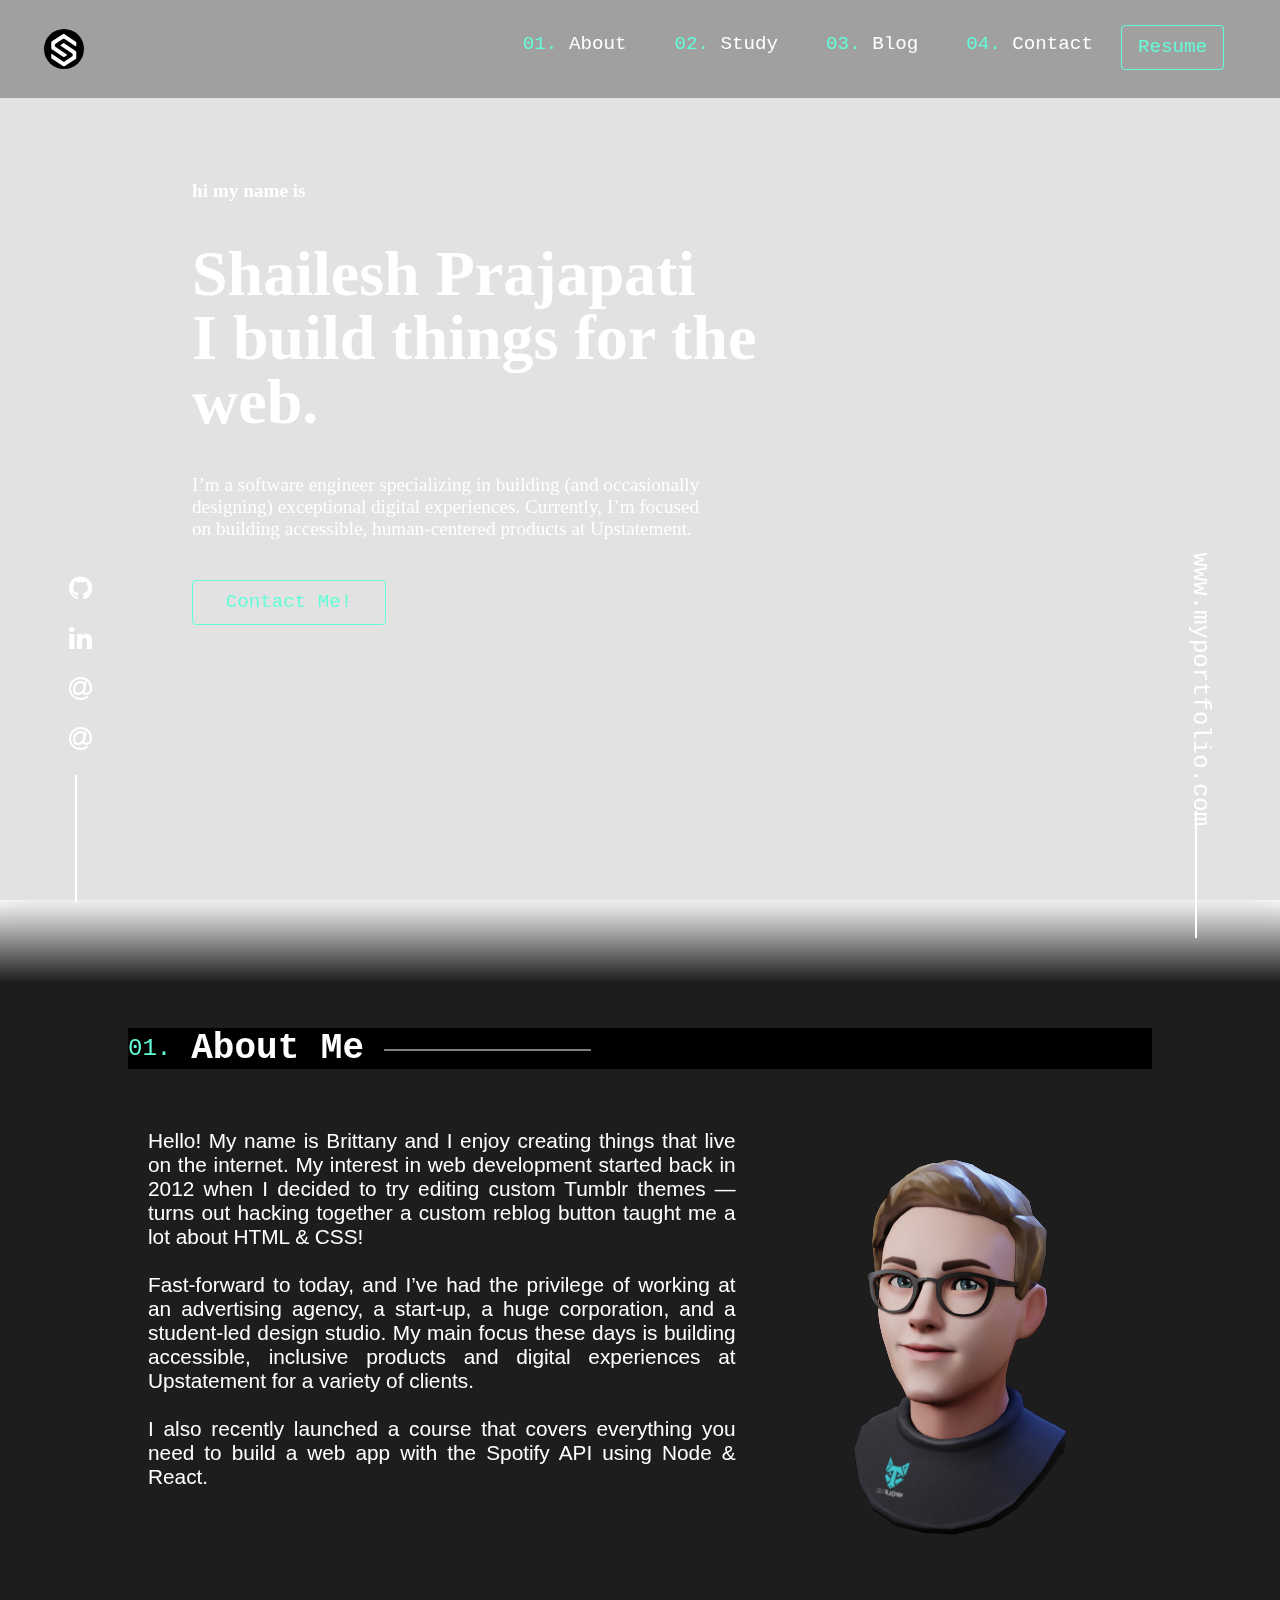
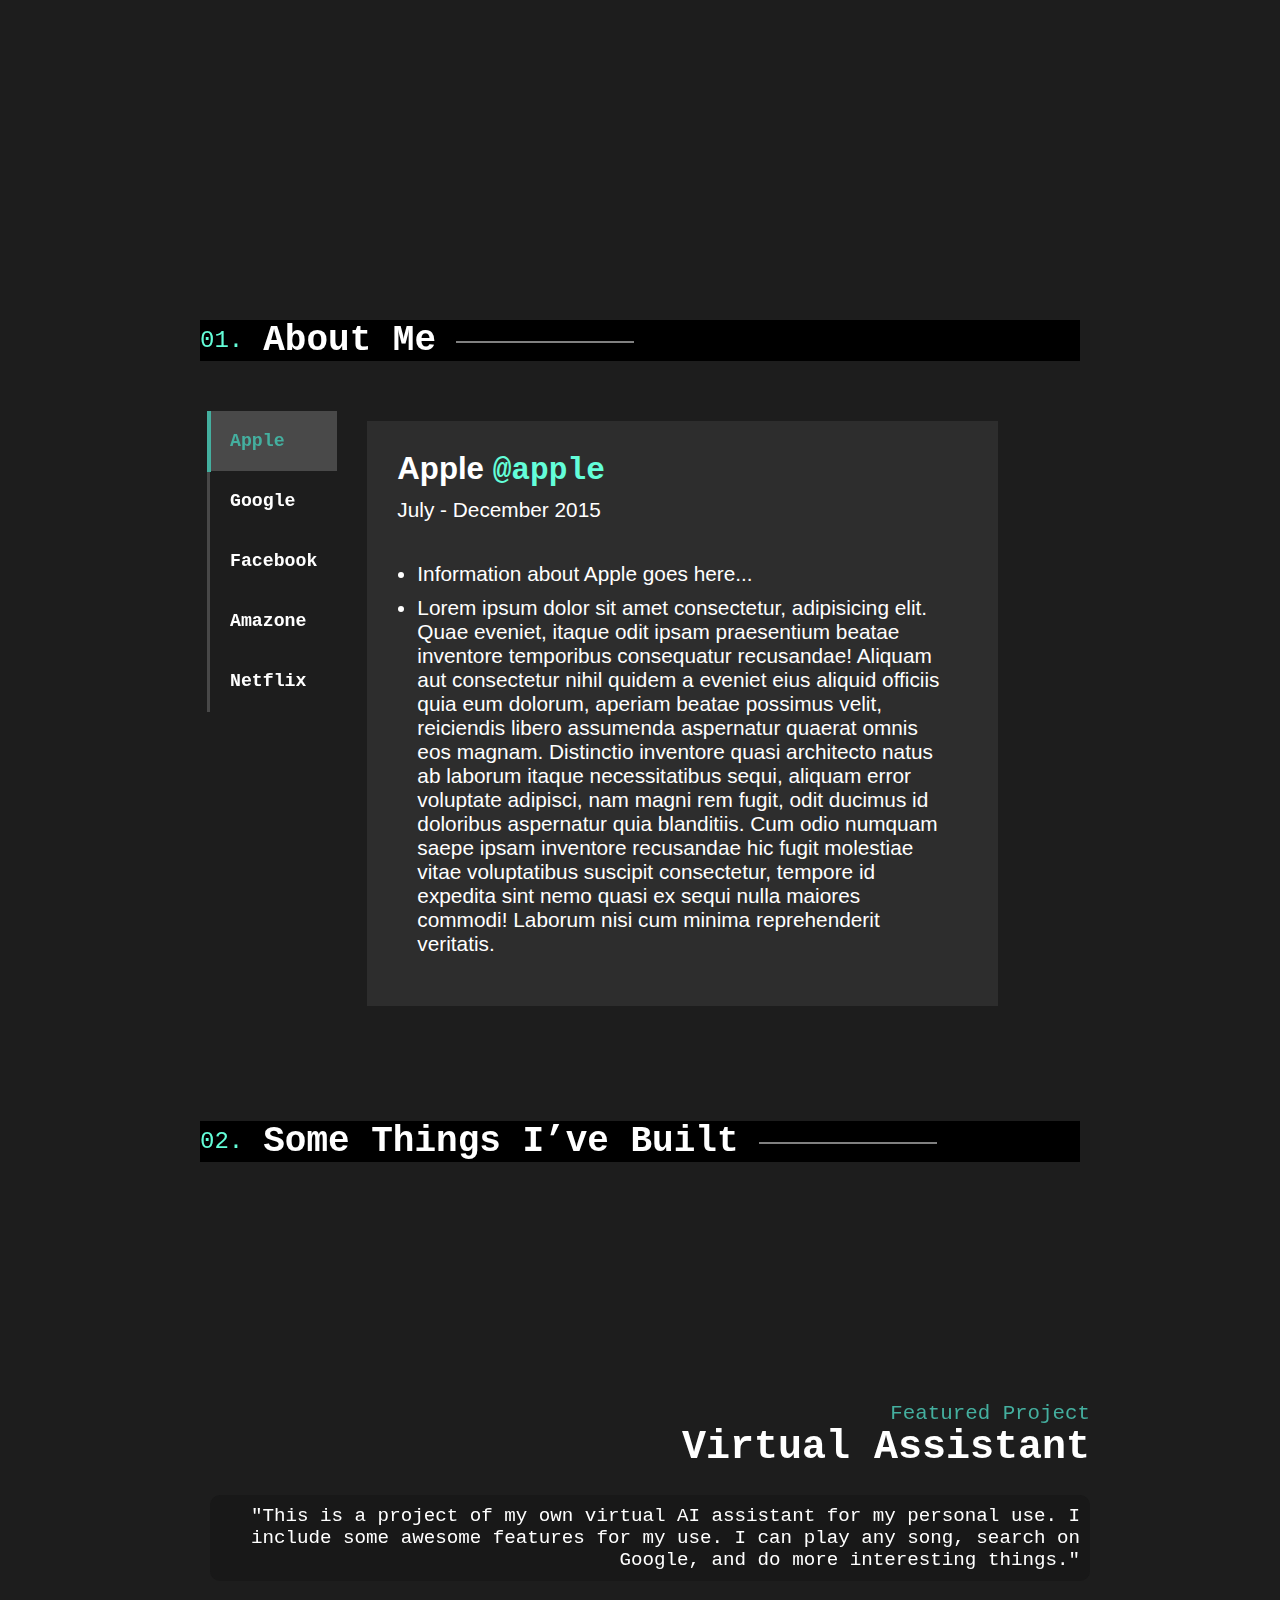
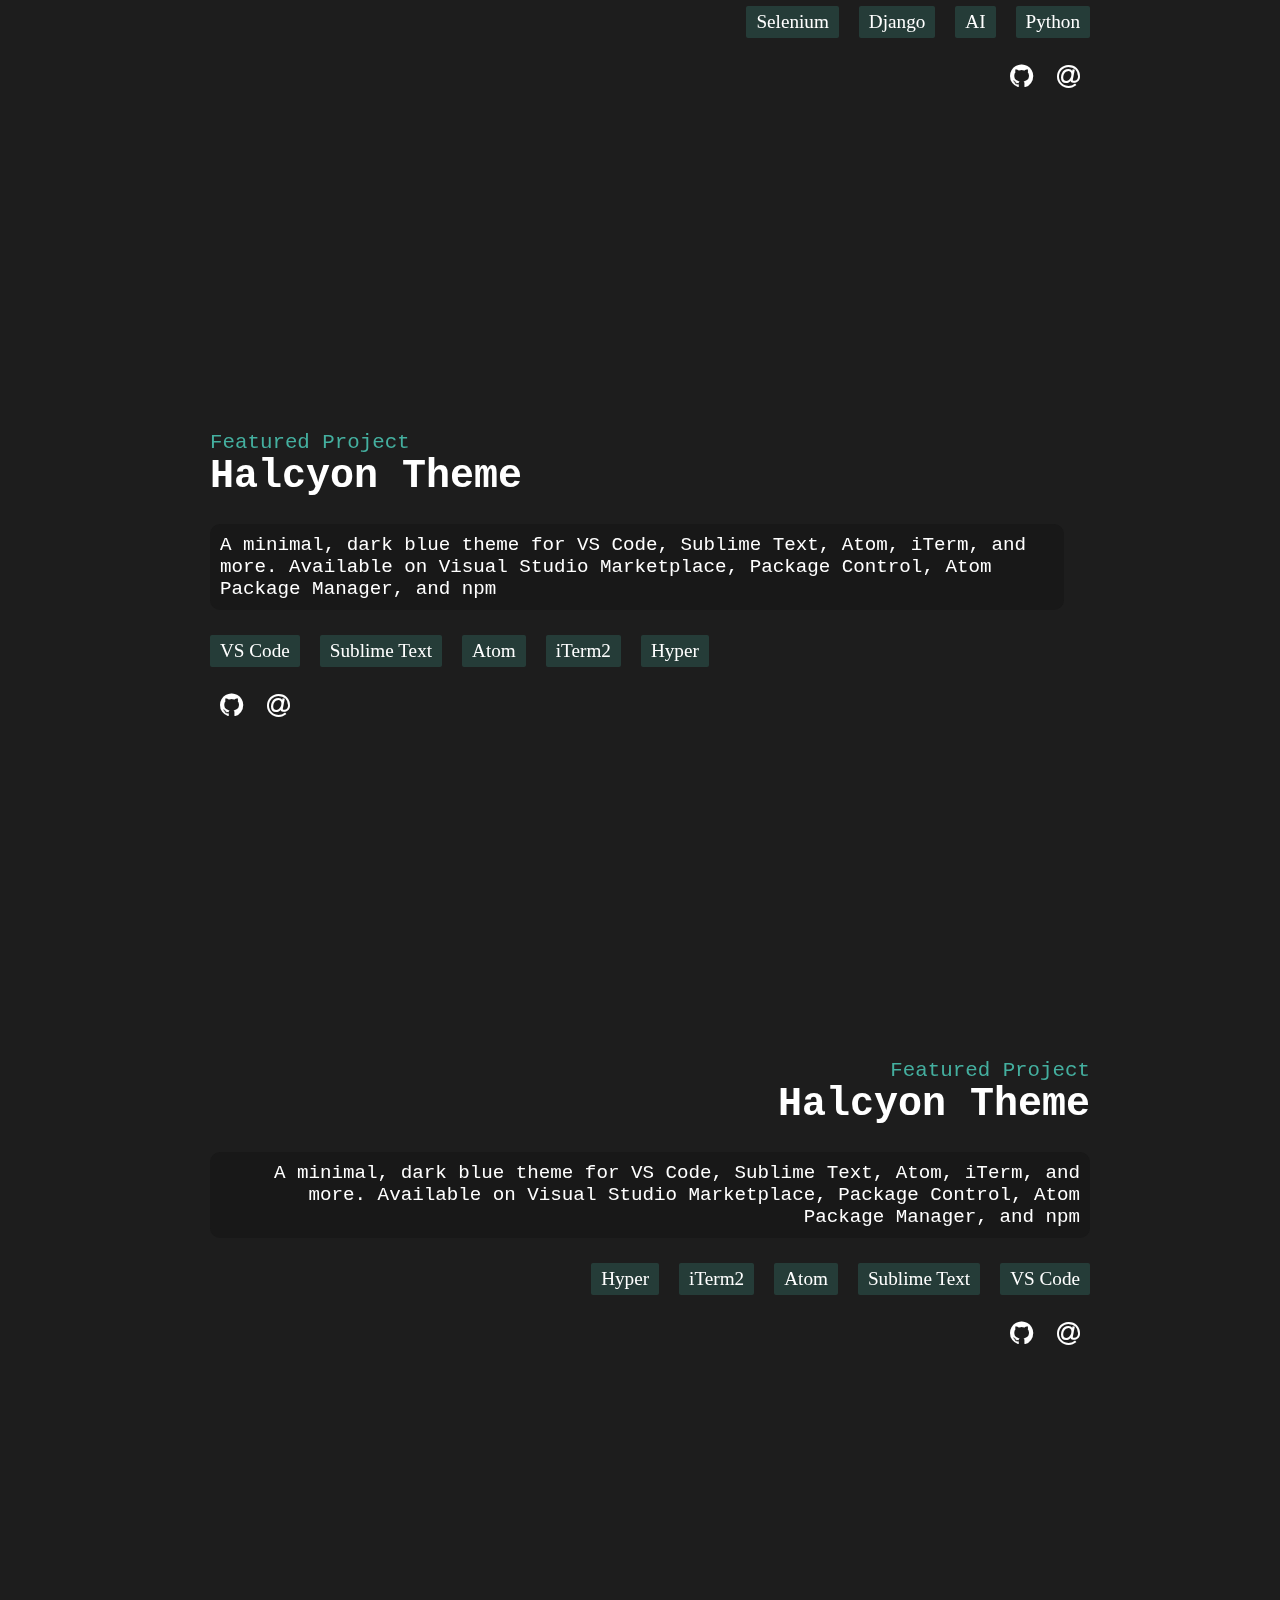
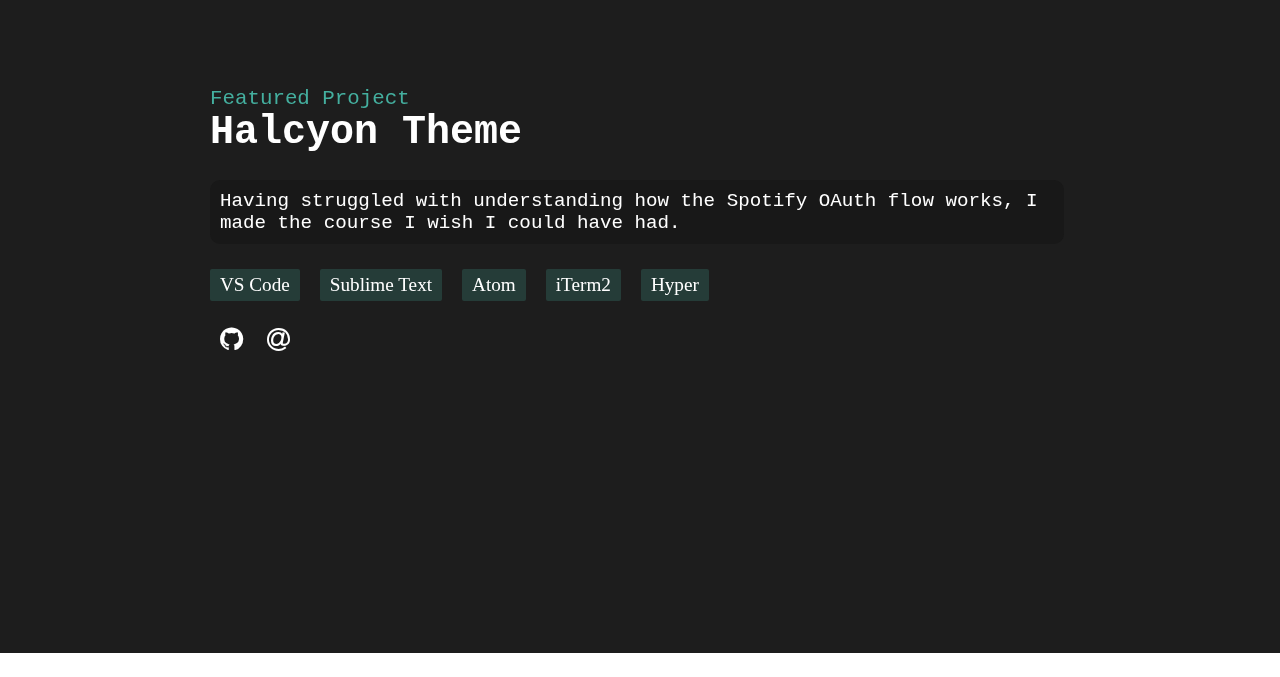
==== index.html @ 77b15e5b "Initial commit" ====
<!DOCTYPE html>
<html lang="en">

<head>
  <meta charset="UTF-8">
  <title>Portfolio</title>
  <link rel="stylesheet" href="https://cdnjs.cloudflare.com/ajax/libs/font-awesome/4.7.0/css/font-awesome.min.css">
  <link rel="stylesheet" href="./style.css">
  <link rel="stylesheet" href="./responsive.css">
</head>

<body>
  <script src='https://cdn.jsdelivr.net/npm/tsparticles@1.18.3/dist/tsparticles.min.js'></script>
<main>
  <div class="cover">
    <div class="navbar-container">
      <nav class="navbar">
        <div class="logo">
          <img src="./images/logo.jpg" alt="">
        </div>
        <div>
          <ol class="list">
            <li class="label"><a href="#" class="link"> <label class="Number">01.</label> About</a></li>
            <li class="label"> <a href="#" class="link"> <label class="Number">02.</label> Study</a> </li>
            <li class="label"> <a href="#" class="link"> <label class="Number">03.</label> Blog</a></li>
            <li class="label"> <a href="#" class="link"> <label class="Number">04.</label> Contact</a></li>
            <li class="label resume-btn btn">Resume</li>
          </ol>
        </div>
        <div class="menu-icon"> <i class="fa fa-bars icon" onclick="menu()"></i></div>
      </nav>
    </div>
    <main>
      <section>

        <div class="hero-content">
          <h4 class="para">hi my name is</h4>
          <h1 class="heading">Shailesh Prajapati <br><span>I build things for the web.</span></h1>

          <div class="para">
            <p>I’m a software engineer specializing in building (and occasionally designing) exceptional digital
              experiences. Currently, I’m focused on building accessible, human-centered products at Upstatement.
            </p>
          </div>
          <a href="#" class="contact-btn btn">Contact Me!</a>
        </div>
  </div>
  </section>
  <section>
    <div class="about">
      <div class="numberd-heading">
        <ol class="number-heading-title">
          <li><span class="bigNumber">01.</span></li>
          <li>
            <h2> About Me</h2>
          </li>
          <li>
            <div class="line-h"></div>
          </li>
        </ol>
      </div>
      <div class="content">
        <div class="info-about">
          <p>Hello! My name is Brittany and I enjoy creating things that live on the internet. My interest in web
            development started back in 2012 when I decided to try editing custom Tumblr themes — turns out hacking
            together a custom reblog button taught me a lot about HTML & CSS!
          </p>
          <br>
          <p>Fast-forward to today, and I’ve had the privilege of working at an advertising agency, a start-up, a huge
            corporation, and a student-led design studio. My main focus these days is building accessible, inclusive
            products and digital experiences at Upstatement for a variety of clients.
          </p>
          <br>
          <p>I also recently launched a course that covers everything you need to build a web app with the Spotify API
            using Node & React.</p>
        </div>
        <div class="myimg">
          <img src="./images/my3dimg.png" alt="">
        </div>
      </div>

    </div>
  </section>
  <section>
    <div class="study">
      <div class="numberd-heading">
        <ol class="number-heading-title">
          <li><span class="bigNumber">01.</span></li>
          <li>
            <h2> About Me</h2>
          </li>
          <li>
            <div class="line-h"></div>
          </li>
        </ol>
      </div>
      <div class="content">
        <div class="menu">
          <ol class="menu-elements">
            <li class="menu-element active">Apple</li>
            <li class="menu-element">Google</li>
            <li class="menu-element">Facebook</li>
            <li class="menu-element">Amazone</li>
            <li class="menu-element">Netflix</li>
          </ol>
          <div class="side-border">
            <div class="active-border"></div>
          </div>
        </div>
        <div class="info-about">
          <div class="card active-card apple-card ">
            <div class="card-inner-heading">
              <h2>Apple <a class="Number">@apple</a></h2>
              <p>July - December 2015</p>
            </div>
            <ul class="discreption-card">
              <li><p>Information about Apple goes here...</p></li>
              <li><p>Lorem ipsum dolor sit amet consectetur, adipisicing elit. Quae eveniet, itaque odit ipsam praesentium beatae inventore temporibus consequatur recusandae! Aliquam aut consectetur nihil quidem a eveniet eius aliquid officiis quia eum dolorum, aperiam beatae possimus velit, reiciendis libero assumenda aspernatur quaerat omnis eos magnam. Distinctio inventore quasi architecto natus ab laborum itaque necessitatibus sequi, aliquam error voluptate adipisci, nam magni rem fugit, odit ducimus id doloribus aspernatur quia blanditiis. Cum odio numquam saepe ipsam inventore recusandae hic fugit molestiae vitae voluptatibus suscipit consectetur, tempore id expedita sint nemo quasi ex sequi nulla maiores commodi! Laborum nisi cum minima reprehenderit veritatis.</p></li>
            </ul>
          </div>
            <div class="card google-card">
              <div class="card-inner-heading">
                <h2>Google <a class="Number">@google</a></h2>
                <p>July - December 2015</p>
              </div>
              <ul class="discreption-card">
                <li><p>Information about Apple goes here...</p></li>
                <li><p>Lorem ipsum dolor sit amet consectetur, adipisicing elit. Quae eveniet, itaque odit ipsam praesentium beatae inventore temporibus consequatur recusandae! Aliquam aut consectetur nihil quidem a eveniet eius aliquid officiis quia eum dolorum, aperiam beatae possimus velit, reiciendis libero assumenda aspernatur quaerat omnis eos magnam. Distinctio inventore quasi architecto natus ab laborum itaque necessitatibus sequi, aliquam error voluptate adipisci, nam magni rem fugit, odit ducimus id doloribus aspernatur quia blanditiis. Cum odio numquam saepe ipsam inventore recusandae hic fugit molestiae vitae voluptatibus suscipit consectetur, tempore id expedita sint nemo quasi ex sequi nulla maiores commodi! Laborum nisi cum minima reprehenderit veritatis.</p></li>
              </ul>
            </div>
            <div class="card facebook-card">
              <div class="card-inner-heading">
                <h2>Apple <a class="Number">@apple</a></h2>
                <p>July - December 2015</p>
              </div>
              <ul class="discreption-card light-para">
                <li><p>Information about Apple goes here...</p></li>
                <li><p>Lorem ipsum dolor sit amet consectetur, adipisicing elit. Quae eveniet, itaque odit ipsam praesentium beatae inventore temporibus consequatur recusandae! Aliquam aut consectetur nihil quidem a eveniet eius aliquid officiis quia eum dolorum, aperiam beatae possimus velit, reiciendis libero assumenda aspernatur quaerat omnis eos magnam. Distinctio inventore quasi architecto natus ab laborum itaque necessitatibus sequi, aliquam error voluptate adipisci, nam magni rem fugit, odit ducimus id doloribus aspernatur quia blanditiis. Cum odio numquam saepe ipsam inventore recusandae hic fugit molestiae vitae voluptatibus suscipit consectetur, tempore id expedita sint nemo quasi ex sequi nulla maiores commodi! Laborum nisi cum minima reprehenderit veritatis.</p></li>
              </ul>
            </div>
            <div class="card amazon-card">
              <div class="card-inner-heading">
                <h2>Amazone <a class="Number">@amazone</a></h2>
                <p>July - December 2015</p>
              </div>
              <ul class="discreption-card">
                <li><p>Information about Apple goes here...</p></li>
                <li><p>Lorem ipsum dolor sit amet consectetur, adipisicing elit. Quae eveniet, itaque odit ipsam praesentium beatae inventore temporibus consequatur recusandae! Aliquam aut consectetur nihil quidem a eveniet eius aliquid officiis quia eum dolorum, aperiam beatae possimus velit, reiciendis libero assumenda aspernatur quaerat omnis eos magnam. Distinctio inventore quasi architecto natus ab laborum itaque necessitatibus sequi, aliquam error voluptate adipisci, nam magni rem fugit, odit ducimus id doloribus aspernatur quia blanditiis. Cum odio numquam saepe ipsam inventore recusandae hic fugit molestiae vitae voluptatibus suscipit consectetur, tempore id expedita sint nemo quasi ex sequi nulla maiores commodi! Laborum nisi cum minima reprehenderit veritatis.</p></li>
              </ul>
            </div>
            <div class="card netflix-card">
              <div class="card-inner-heading">
                <h2>Netflix <a class="Number">@netflix</a></h2>
                <p>July - December 2015</p>
              </div>
              <ul class="discreption-card">
                <li><p>Information about Apple goes here...</p></li>
                <li><p>Lorem ipsum dolor sit amet consectetur, adipisicing elit. Quae eveniet, itaque odit ipsam praesentium beatae inventore temporibus consequatur recusandae! Aliquam aut consectetur nihil quidem a eveniet eius aliquid officiis quia eum dolorum, aperiam beatae possimus velit, reiciendis libero assumenda aspernatur quaerat omnis eos magnam. Distinctio inventore quasi architecto natus ab laborum itaque necessitatibus sequi, aliquam error voluptate adipisci, nam magni rem fugit, odit ducimus id doloribus aspernatur quia blanditiis. Cum odio numquam saepe ipsam inventore recusandae hic fugit molestiae vitae voluptatibus suscipit consectetur, tempore id expedita sint nemo quasi ex sequi nulla maiores commodi! Laborum nisi cum minima reprehenderit veritatis.</p></li>
              </ul>
            </div>
        </div>
      </div>
  
    </div>
  </section>
  
  <section>
    <div class="project">
      <div class="numberd-heading">
        <ol class="number-heading-title">
          <li><span class="bigNumber">02.</span></li>
          <li>
            <h2>Some Things I’ve Built</h2>
          </li>
          <li>
            <div class="line-h"></div>
          </li>
        </ol>
      </div>

      <div class="card-area">
        <a href="#" class="project-link pr-1"></a>
        <div class="project-img-left">
          <img src="" alt="">
        </div>
        <div class="card-left">
          <div class="card-titles">
            <h3 class="card-title">Featured Project</h3>
            <h2 class="card-heading"><a href="#" class="link">Virtual Assistant </a></h2>
          </div>
          <div class="discreption-left">
            "This is a project of my own virtual AI assistant for my personal use. I include some awesome features for my use. I can play any song, search on Google, and do more interesting things."
          </div>
          <ol class="tech-use-left">
            <li class="tech-element">Python</li>
            <li class="tech-element">AI</li>
            <li class="tech-element">Django</li>
            <li class="tech-element">Selenium</li>
          </ol>
          <div class="links-left">
            <a href=""><i class="fa fa-github link icon"></i></a>
            <a href=""><i class="fa fa-at link icon"></i></a>
          </div>
        </div>
      </div>

      <div class="card-area">
        <a href="#" class="project-link-right pr-2"></a>
        <div class="card-right">
          <div class="card-titles">
            <h3 class="card-title">Featured Project</h3>
            <h2 class="card-heading"><a href="#" class="link">Halcyon Theme </a></h2>
          </div>
          <div class="discreption-left">
            A minimal, dark blue theme for VS Code, Sublime Text, Atom, iTerm, and more. Available on Visual Studio
            Marketplace, Package Control, Atom Package Manager, and npm
          </div>
          <ol class="tech-use-right">
            <li class="tech-element">VS Code</li>
            <li class="tech-element">Sublime Text</li>
            <li class="tech-element">Atom</li>
            <li class="tech-element">iTerm2</li>
            <li class="tech-element">Hyper</li>
          </ol>
          <div class="links-left">
            <a href=""><i class="fa fa-github link icon"></i></a>
            <a href=""><i class="fa fa-at link icon"></i></a>
          </div>
        </div>
      </div>

      <div class="card-area">
        <a href="#" class="project-link pr-3"></a>
        <div class="project-img-left">
          <img src="" alt="">
        </div>
        <div class="card-left">
          <div class="card-titles">
            <h3 class="card-title">Featured Project</h3>
            <h2 class="card-heading"><a href="#" class="link">Halcyon Theme </a></h2>
          </div>
          <div class="discreption-left">
            A minimal, dark blue theme for VS Code, Sublime Text, Atom, iTerm, and more. Available on Visual Studio
            Marketplace, Package Control, Atom Package Manager, and npm
          </div>
          <ol class="tech-use-left">
            <li class="tech-element">VS Code</li>
            <li class="tech-element">Sublime Text</li>
            <li class="tech-element">Atom</li>
            <li class="tech-element">iTerm2</li>
            <li class="tech-element">Hyper</li>
          </ol>
          <div class="links-left">
            <a href=""><i class="fa fa-github link icon"></i></a>
            <a href=""><i class="fa fa-at link icon"></i></a>
          </div>
        </div>
      </div>

      <div class="card-area">
        <a href="#" class="project-link-right pr-4"></a>
        <div class="card-right">
          <div class="card-titles">
            <h3 class="card-title">Featured Project</h3>
            <h2 class="card-heading"><a href="#" class="link">Halcyon Theme </a></h2>
          </div>
          <div class="discreption-left">
            Having struggled with understanding how the Spotify OAuth flow works, I made the course I wish I could have
            had.
          </div>
          <ol class="tech-use-right">
            <li class="tech-element">VS Code</li>
            <li class="tech-element">Sublime Text</li>
            <li class="tech-element">Atom</li>
            <li class="tech-element">iTerm2</li>
            <li class="tech-element">Hyper</li>
          </ol>
          <div class="links-left">
            <a href=""><i class="fa fa-github link icon"></i></a>
            <a href=""><i class="fa fa-at link icon"></i></a>
          </div>
        </div>
      </div>

    </div>
  </section>
  </main>
  <div class="bars-container">
    <div class="bar left-bar">
      <ul class="bar-list">
        <li class="bar-element">
          <a href="#">
            <i class="fa fa-github icon"></i>
          </a>
        </li>
  
        <li class="bar-element">
          <a href="#">
            <i class="fa fa-brands fa-linkedin icon"></i>
          </a>
        </li>
  
        <li class="bar-element">
          <a href="mailto:prajapatishailesh4941@gmail.com">
            <i class="fa fa-solid fa-at icon"></i>
          </a>
        </li>
  
        <li class="bar-element">
          <a href="#">
            <i class="fa fa-solid fa-at icon"></i>
          </a>
        </li>
        <li class="bar-element">
          <div class="line-v"></div>
        </li>
      </ul>
    </div>
  
    <div class="bar right-bar">
      <ul class="bar-list">
        <li class="bar-element" id="edit">
          <div class="web-div">
            <p class="web-name">www.myportfolio.com</p>
          </div>
        </li>
        <li class="bar-element">
          <div class="line-v"></div>
        </li>
      </ul>
    </div>
  </div>
  
  <div id="tsparticles">
    
  </div>

</main>

  <script>
    const menuElements = document.querySelectorAll('.menu-element');
const cards = document.querySelectorAll('.card');
const activeBorder = document.querySelector('.active-border');

menuElements.forEach(function (menuElement, index) {
  menuElement.addEventListener('click', function () {
    document.querySelector('.active').classList.remove('active');
    this.classList.add('active');
    cards.forEach(card => card.classList.remove('active-card'));
    cards[index].classList.add('active-card');
    const offsetTop = this.offsetTop;
    activeBorder.style.top = `${offsetTop-10}px`;
  });
});

  </script>
  <script src="./script.js"></script>
</body>

</html>
---- style.css ----
* {
  padding: 0px;
  margin: 0px;
}
:root{
  --section-padding :200px 285px ; 
  --color-blue : #63fed9;
  --color-light-blue : #44af9f37 ;
  --font-para : monospace ;
  --font-size-para : 1.2rem;
  --font-color-white : white ;
  --heading-font-size:4rem;
  --number-font-size:1.5rem;
  --card-font-size:1.3rem;
  --card-heading-font-size : 2.5rem ;

}

main{
  overflow: hidden;
}
#tsparticles {
  height: 100vh;
  width: 100vw;
  position: fixed;
  top: 0;
  left: 0;
  z-index: -1;
  overflow: hidden;
}

#tsparticles canvas {
  height: 100vh;
  width: 100%;
}


.cover {
  height: 100vh;
  width: 100%;
  background: rgba(16, 15, 15, 0.12);
  box-shadow: 0 4px 30px rgba(0, 0, 0, 0.1);
  backdrop-filter: blur(3px);
  -webkit-backdrop-filter: blur(16.7px);
}

.navbar-container {
  background-color: #1d1d1d56;
}

.navbar {
  display: flex;
  align-items: center;
  justify-content: space-between;
  padding: 16px 44px;
}

.logo {
  width: 40px;
  height: 40px;
}
.logo img{
  width: 40px;
  height: 40px;
  border-radius: 100px;
}

.list {
  display: flex;
  gap: 8px;
  padding: 12px;
}

.label {
  list-style-type: none;
  margin-top: 5px;
}

.label a {
  font-size: var(--font-size-para);
  margin: 20px;
  color: var(--font-color-white);
  font-family: var(--font-para);
  text-decoration: none;
}
.link{
  text-decoration: none;
  color: var(--font-color-white);
}
.link:hover {
  color: var(--color-blue);
  text-decoration: none;
}

.Number {
  color: var(--color-blue);
  font-family: var(--font-para);
}
.btn{
  
  text-decoration: none;
  font-size: var(--font-size-para);
  color: var(--color-blue);
  background-color: transparent;
  border: 1px solid var(--color-blue);
  border-radius: 4px;
  font-family: var(--font-para);
  text-align: center;
  cursor: pointer;
  line-height: 1;
}
.btn:hover{
  background-color:var(--color-light-blue);
}
.contact-btn{
  width: 25%;
  padding: 0.75rem 1rem;
}
.resume-btn {
  margin-top: -3px;
  padding: 0.75rem 1rem;
}
.about{
  display: flex;
  padding: 150px 355px ;
  gap: 40px;
  box-sizing: inherit;
  flex-flow: column;
  justify-content: center;
  color: var(--font-color-white);
  background: linear-gradient(to bottom, transparent 0%,#1d1d1d 10%);
}


.study {
  display: flex;
  padding: var(--section-padding);
  gap: 40px;
  flex-flow: column;
  justify-content: center;
  color: var(--font-color-white);
  background: #1d1d1d;
}

.menu {
  display: flex;
  position: relative;
  overflow: scroll;
}

.menu-elements {
  list-style: none;
  padding: 10px;
  margin: 0;
}

.menu-element {
  padding: 20px;
  font-size: 1.4em;
  font-family: var(--font-para);
  font-weight: bolder;
  background-color: #1d1d1d;
  cursor: pointer;
  position: relative;
}

.active {
  background-color: #ffffff32;
  color: #44af9f;
}

.info-about {
  position: relative;
  width: 100%;
  height: 100%;
  display: flex;
  flex-direction: column;
}

.card {
  position: absolute;
  width: 80%;
  text-align: left;
  padding: 20px;
  background-color: #2d2d2d;
  transition: all 0.3s ease-in-out;
  z-index: 1;
  display: none;
}

.active-card {
  display: block;
  z-index: 2;
}

.active-border {
  position: absolute;
  top: 0;
  left: 0;
  width: 4px;
  height: 20%;
  background-color: #44af9f;
  z-index: 2;
  transition: all 0.3s ease-in-out;
}

.side-border {
  position: absolute;
  top: 10px;
  left: 7px;
  width: 3px;
  height: 94%;
  background-color: rgba(128, 128, 128, 0.44);
  transition: all 0.3s ease-in-out;
}

.menu-element:hover {
  background-color: #ffffff32;
  color: #44af9f;
}

.content{
  display: flex;
}
.myimg{
   position: relative;
   padding: 5%;
   align-self: center;
}

.hero-content{
  display: flex;
  top: 20%;
  left: 15%;
  gap: 40px;
  flex-flow: column;
  justify-content: center;
  width: 50%;
  color: var(--font-color-white);
  position: absolute;
}
.heading{
  font-size: var(--heading-font-size);
  line-height: 1;
  font-weight: bolder;
}
.para{
  width: 80%;
  font-size: var(--font-size-para);
}
.project{
  display: flex;
  padding:var(--section-padding);
  gap: 40px;
  flex-flow: column;
  justify-content: center;
  color: var(--font-color-white);
  background:#1d1d1d;
}
.project-img-left{
  width: fit-content;
}
.project-img-left img{
  width:700px;
  border-radius: 10px;
}
.card-area{
  position: relative;
  display: flex;
  padding: 100px 10px;
  margin-top: 100px;
  width: 100%;
  height: auto;

}
.project-link ,.project-link-right{
  position: absolute;
  top: 0;
  left: 0;
  right: 0;
  bottom: 0;
  background-repeat: no-repeat;
  background-size:contain;
  border-radius: 10px;
  filter: brightness(50%) saturate(100%) hue-rotate(190deg); 
  transition: filter 0.3s ease-in-out;
}
.project-link:hover ,.project-link-right:hover {
  filter: none;
}
.project-link-right {
  background-position: right; 
}
.pr-1{
  background-image: url('https://user-images.githubusercontent.com/103130580/249686685-ed6d8547-967b-4f4d-899e-bf2de33ee377.png');
}
.pr-2{
  background-image: url('https://user-images.githubusercontent.com/103130580/254532991-9676f0e3-b26d-40e4-a035-075c92db7b44.png');
}
.pr-3{
  background-image: url('https://user-images.githubusercontent.com/103130580/254535723-956a3d56-2dc8-48d4-a8d5-2567da755de9.png');
}
.pr-4{
  background-image: url('https://user-images.githubusercontent.com/103130580/249686685-ed6d8547-967b-4f4d-899e-bf2de33ee377.png');
}
.card-left{
  z-index: 2;
  display: flex;
  flex-flow: column;
  text-align: right;
  gap: 25px;
  width: 50%;
  height: auto;
}
.card-right{
  z-index: 2;
  display: flex;
  flex-flow: column;
  gap: 25px;
  width: 50%;
  height: auto;
}
.card-title{
  font-size: var(--card-font-size);
  color:#44af9f;
  font-family:var(--font-para);
  font-weight: lighter;
}
.card-heading{
  font-size: var(--card-heading-font-size);
  font-family: var(--font-para);
  font-weight:bolder;
}
.card-inner-heading{
  display: flex;
  gap: 10px;
  flex-flow: column;
  padding: 10px;
}
.discreption-card{
  display: flex;
  flex-flow: column;
  gap: 10px;
  padding: 30px;
  
}
.discreption-left{
  background-color: #181818;
  padding: 10px;
  font-size: var(--font-size-para);
  font-family: var(--font-para);
  border-radius: 10px;
}
.tech-use-left{
  list-style-type:none;
  font-size: var(--font-size-para);
  display: flex;
  gap: 20px;
  flex-direction: row-reverse;
  overflow: scroll;
}
.tech-use-right{
  list-style-type:none;
  font-size: var(--font-size-para);
  display: flex;
  gap: 20px;
  flex-direction: row;
}
.tech-element{
  background-color:var(--color-light-blue);;
  padding: 5px 10px;
  border-radius: 2px;
}
.links-left a{
  padding: 10px;
}
.number-heading-title{
  align-items: center;
  display: flex;
  list-style-type: none;
  gap: 20px;
  position: relative;
  font-size: var(--number-font-size);
  font-family: var(--font-para);
  width: auto;
  background-color: #000000;
  overflow: hidden;
}
.line-h {
  width: 20%;
  height: 0px;
  position: absolute;
  border: 1px solid gray;
}
.bigNumber{
  font-size: --;
  color: var(--color-blue);
  font-family: var(--font-para);
}
.info-about{
  padding: 20px;
  width: 70%;
  font-size: var(--card-font-size);
  text-align: justify;
  font-family: 'Gill Sans', 'Gill Sans MT', Calibri, 'Trebuchet MS', sans-serif;
}
.bar {
  position: fixed;
  display: flex;
  flex-flow: column;
  justify-content: center;
  align-items: center;
}

.left-bar {
  height: 400px;
  width: 80px;
  left: 40px;
  bottom: 0;
}

.right-bar {
  height: 400px;
  width: 80px;
  right: 40px;
  bottom: 0;
}

.bar-element {
  list-style-type: none;
  height: 50px;
}

.icon {
  color: var(--font-color-white);
  font-size: 1.7rem;
}

.icon:hover {
  color: var(--color-blue);
  font-size: 1.7rem;
}
.line-v {
  width: 0;
  height: 125px;
  position: absolute;
  left: 35px;
  border: 1px solid var(--font-color-white);
}

.web-name {
  font-size: var(--number-font-size);
  font-family: var(--font-para);
  color: var(--font-color-white);
  transform: rotate(90deg);
}

.web-div {
  width: 0;
  height: 40px;
}
#edit{
  height: 17rem;
}
.menu-icon{
  display: none;
}
---- responsive.css ----
/* Styles for tablets and larger devices */
  @media screen and (max-width:1738px) {
    :root{
      --section-padding :200px 200px ; 
      --color-blue : #63fed9;
      --color-light-blue : #44af9f37 ;
      --font-para : monospace ;
      --font-size-para : 1.2rem;
      --font-color-white : white ;
      --heading-font-size:4rem;
      --number-font-size:1.5rem;
      --card-font-size:1.3rem;
      --card-heading-font-size : 2.5rem ;
    
    }
    .about{
      padding: 10%;
    }
    .card-area{
      flex-wrap: wrap; 
    }
    .card-left {
      width: 100%;
    }
    .card-right{
      width: 97%;

    }
    .card{
      width: 90%;
    }
  }

  @media screen and (max-width: 900px) {
    :root{
      --section-padding :40px ; 
      --color-blue : #63fed9;
      --color-light-blue : #44af9f37 ;
      --font-para : monospace ;
      --font-size-para : 1.2rem;
      --font-color-white : white ;
      --heading-font-size:3.5rem;
      --number-font-size:1.5rem;
      --card-font-size:1.2rem;
      --card-heading-font-size : 2rem ;
    
    }
  
    .content{
      flex-flow: column-reverse;
    }
    .info-about{
      width: 98%;
    }
    .myimg {
      padding: 15%;
    }
    .about{
      padding: 75px 50px;
      
    }
    .menu-elements{
      display: flex;
      flex-flow: row;
    }
    .card{
      margin-top: 163px;
    }
    .project{
      padding-top: 1000px;
    }
  
  .right-bar{
   display: none;
  }
  .left-bar{
   display: none;
  }
  .side-border{
   display: none;
  }
  }

  @media screen and (max-width: 767px) {
    :root{
      --section-padding :10px ; 
      --color-blue : #63fed9;
      --color-light-blue : #44af9f37 ;
      --font-para : monospace ;
      --font-size-para : 1.1rem;
      --font-color-white : white ;
      --heading-font-size:3rem;
      --number-font-size:1.3rem;
      --card-font-size:1.2rem;
      --card-heading-font-size : 1.5rem ;
    
    }
    .about{
        padding-left: 2%;
    }
    .cover{
      height: 150vh;
    }
    .card{
      width: 80%;
    }
    .navbar-container {
      background-color: #1d1d1d56;
    }
    menu{
      display: block;
    }
    .navbar {
      display: flex;
      align-items: center;
      justify-content: space-between;
      padding: 16px 44px;
    }
    .list {
      display: flex;
      transition: all 0.3s ease-in-out;
      position: absolute;
      justify-content: left;
      top: 5%;
      left: 37%;
      gap: 48px;
      padding: 12px;
      flex-flow: column;
    }
    .list li a {
      font-size: 20px;
      text-align: center;
    }
    .hero-content {
      top: 500px;
      gap: 40px;
      width: 57%;
      transition: all 0.3s ease-in-out;
    }
   .right-bar{
    display: none;
   }
   .left-bar{
    display: none;
   }
   .menu-icon{
    display: block;
   }
   .side-border{
    display: none;
   }
   .card-left {
    width: 97%;
    position: relative;
    top: -70px;
  }
}
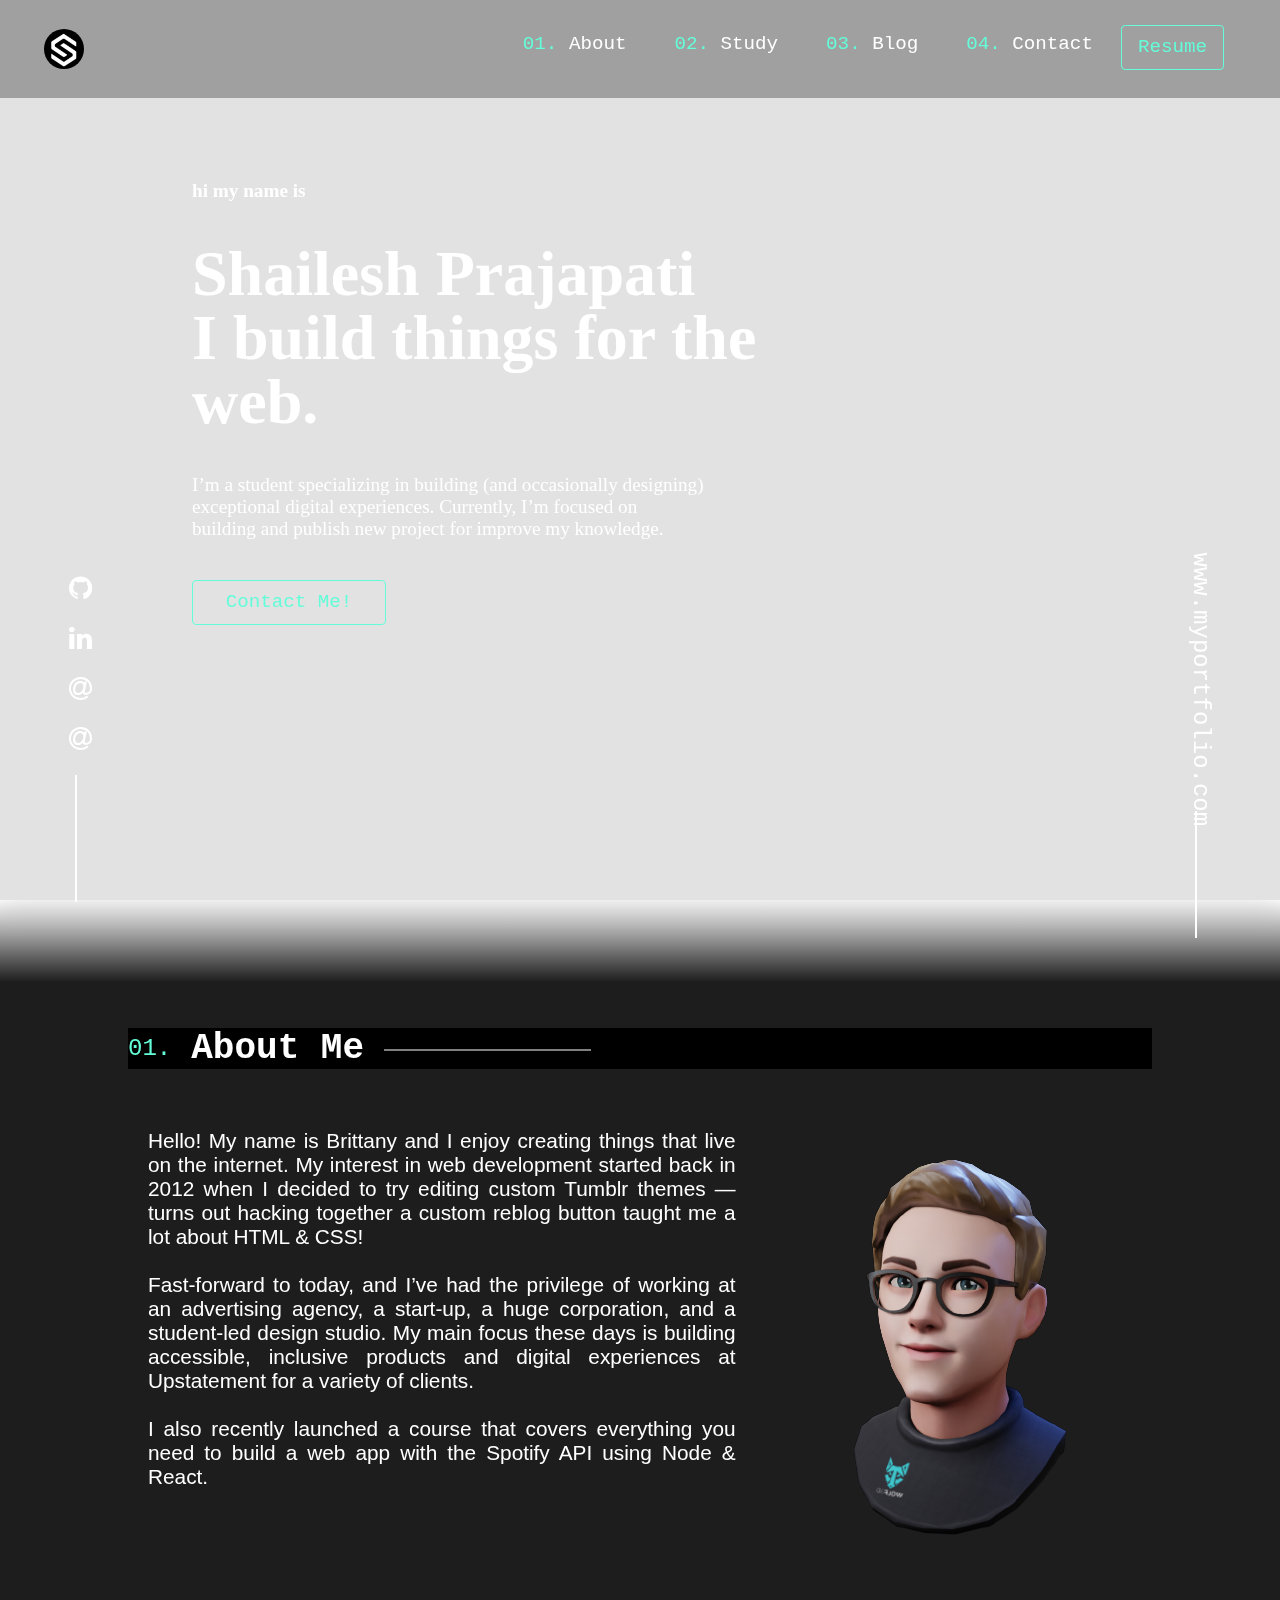
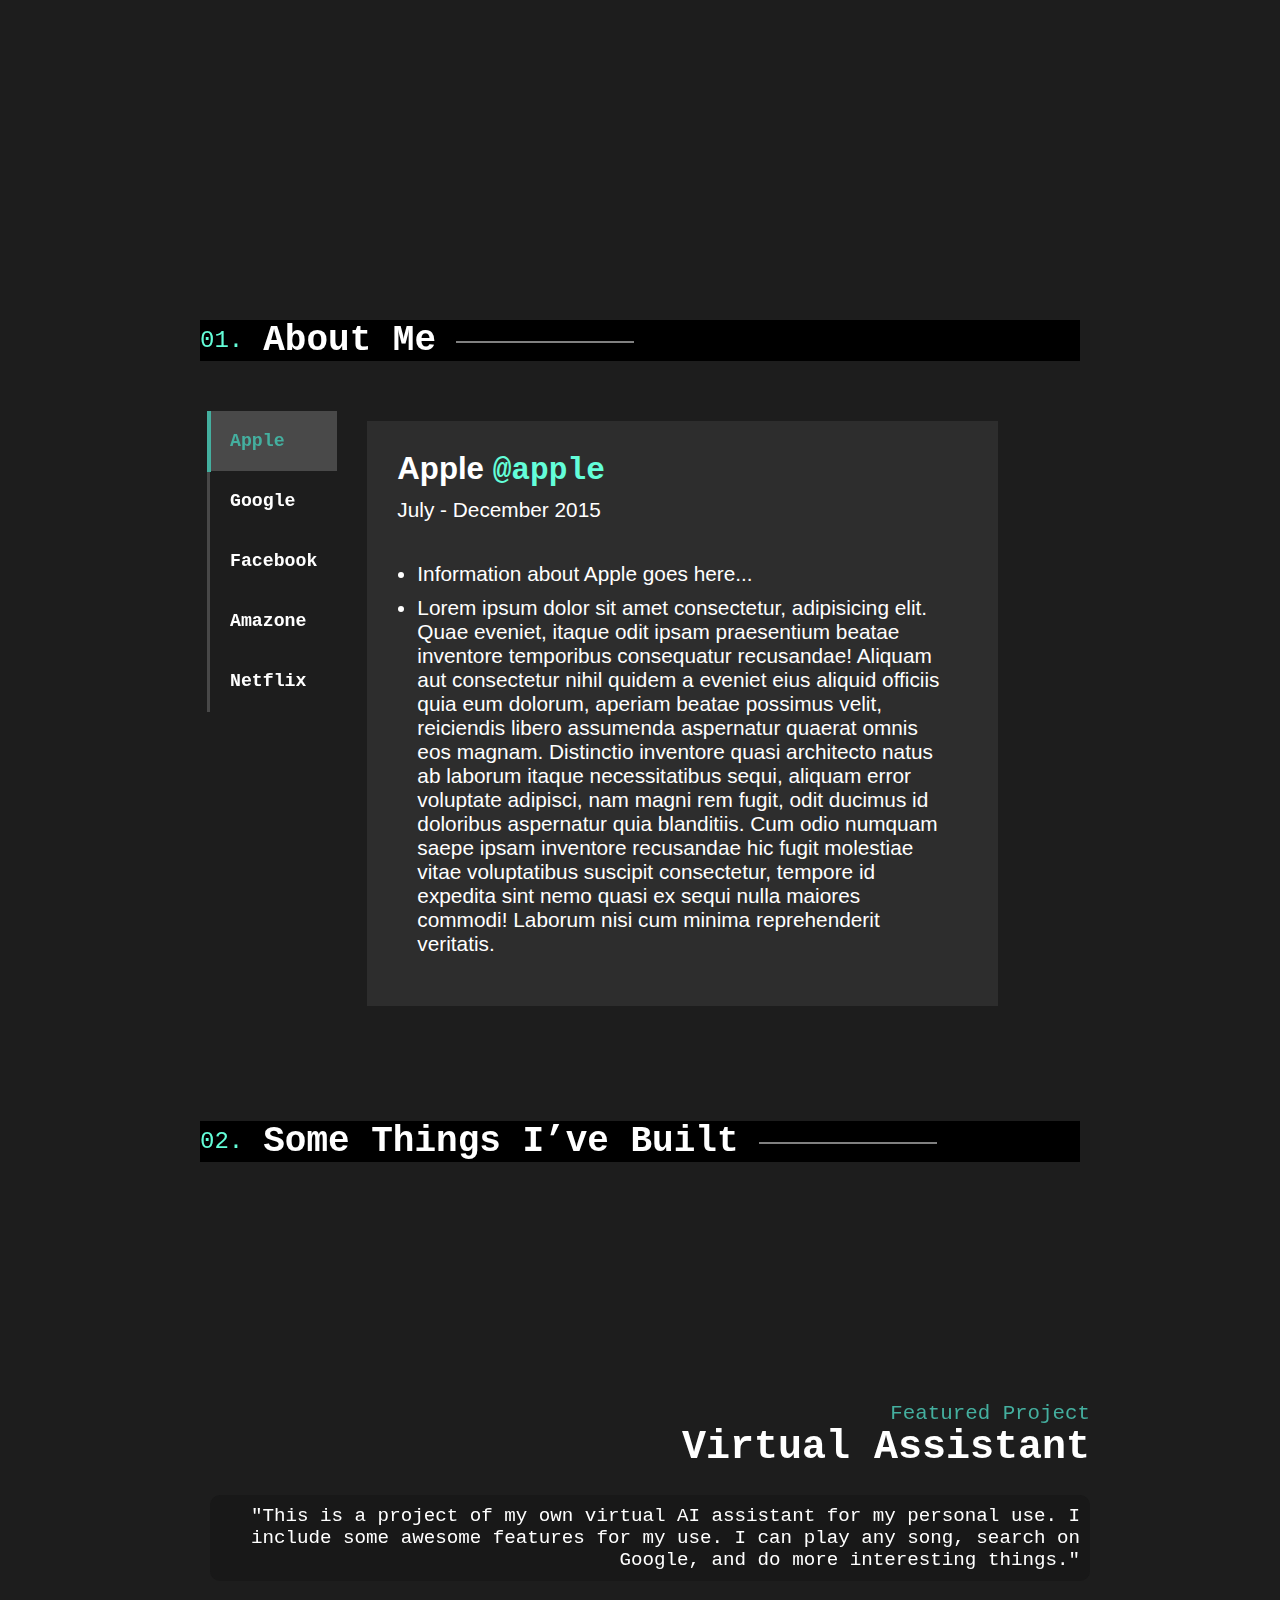
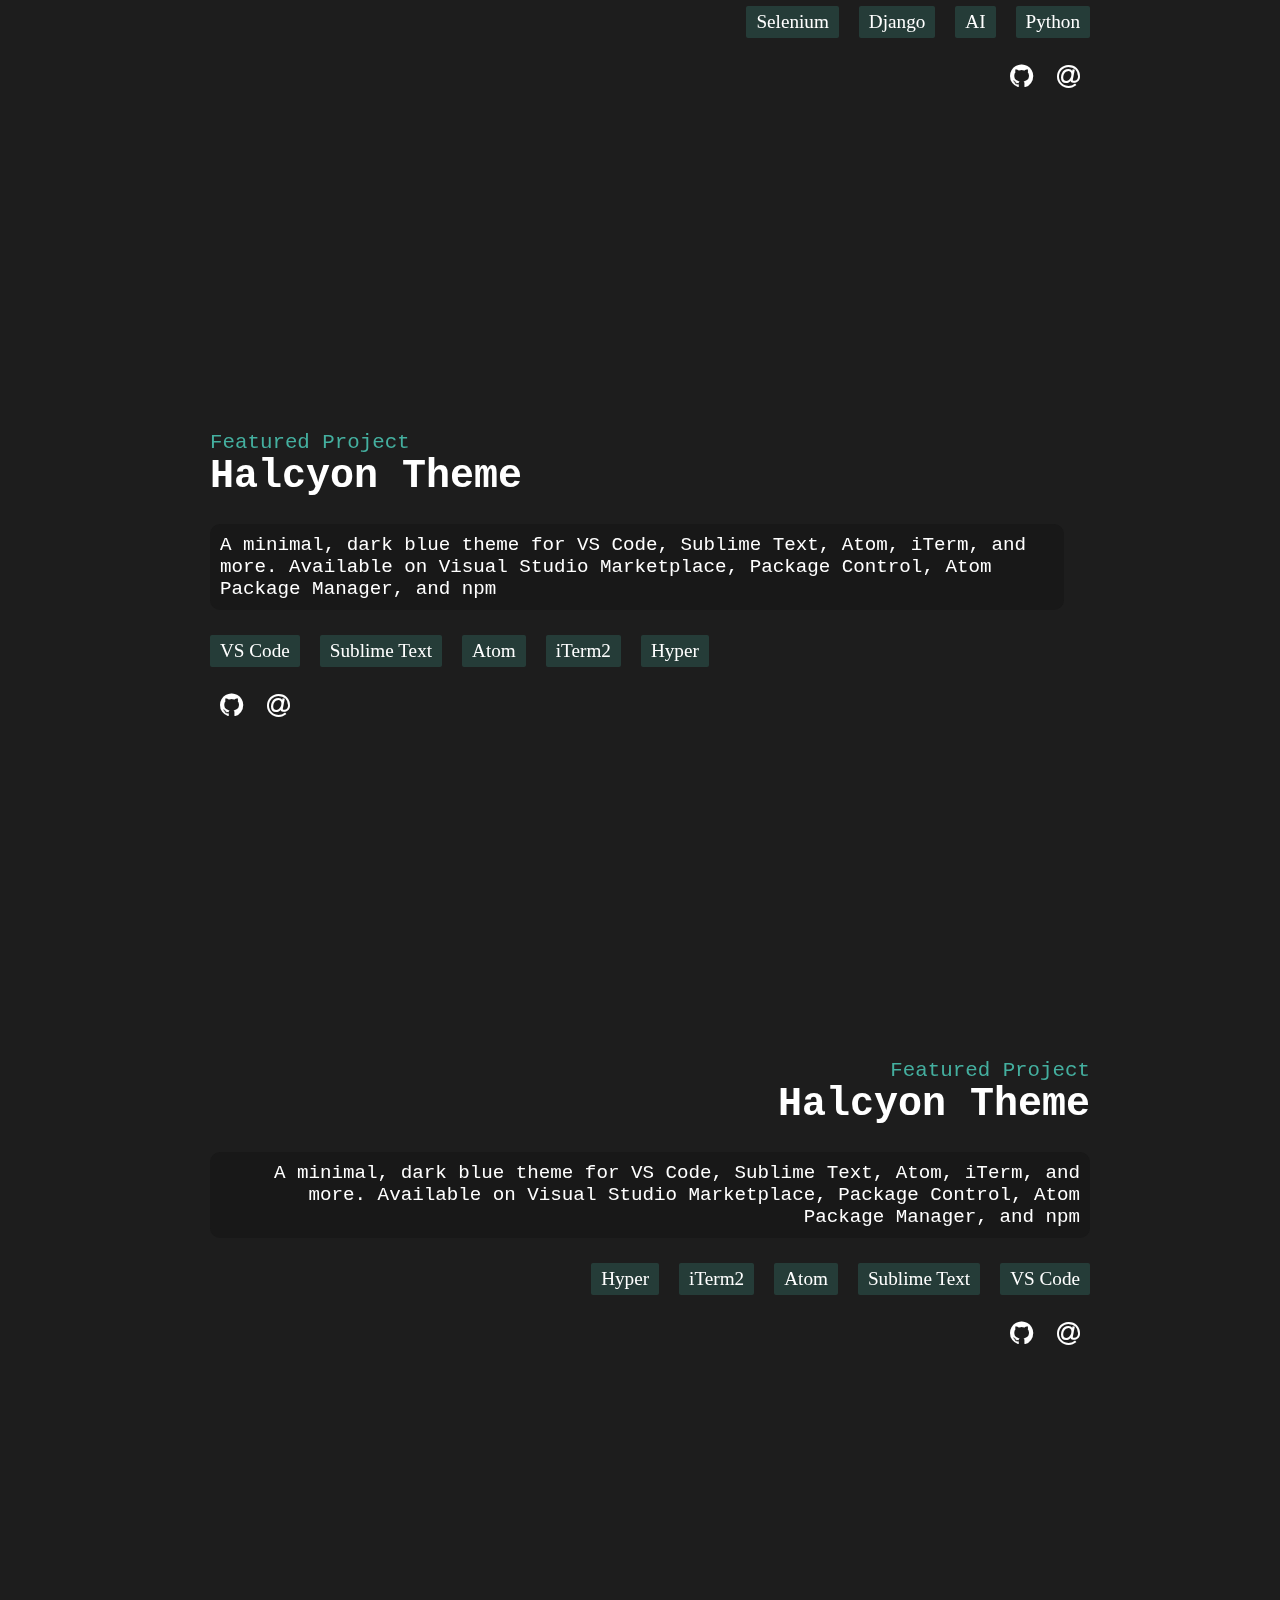
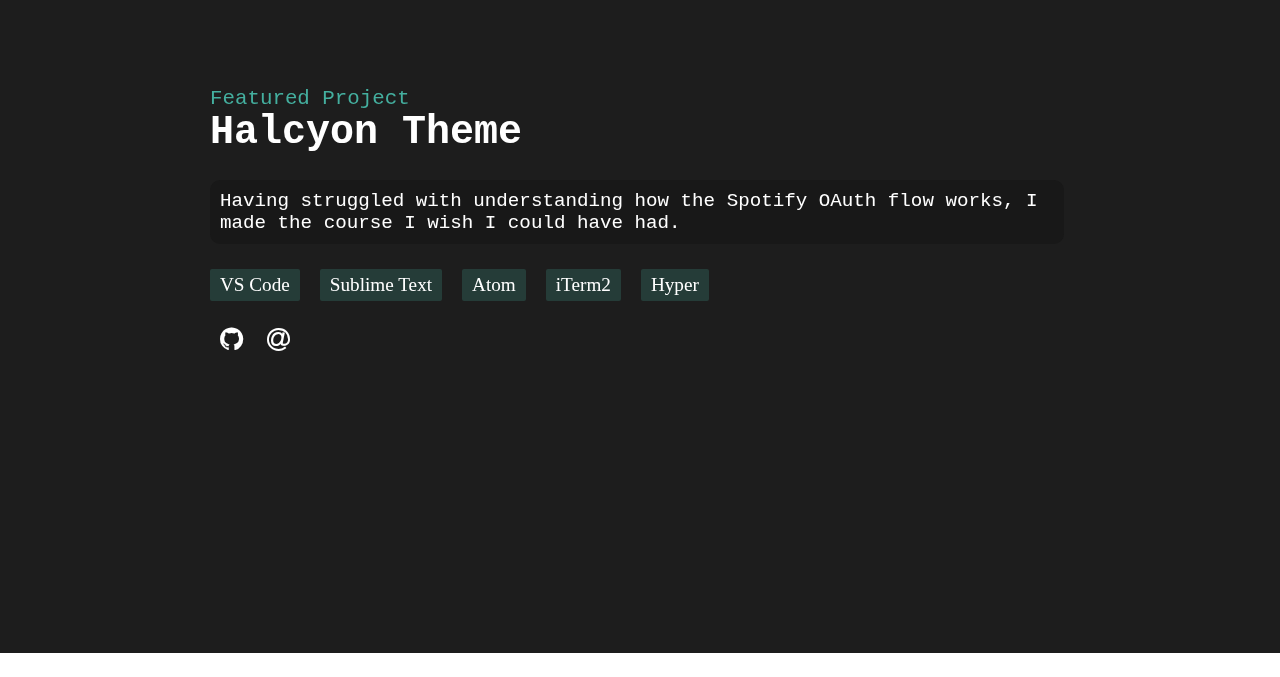
==== commit c3ce7fc2: "Initial commit" ====
--- a/index.html
+++ b/index.html
@@ -2,7 +2,7 @@
 <html lang="en">
 
 <head>
-  <meta charset="UTF-8">
+  <meta name="viewport" content="width=device-width, initial-scale=1.0">
   <title>Portfolio</title>
   <link rel="stylesheet" href="https://cdnjs.cloudflare.com/ajax/libs/font-awesome/4.7.0/css/font-awesome.min.css">
   <link rel="stylesheet" href="./style.css">
@@ -38,8 +38,8 @@
           <h1 class="heading">Shailesh Prajapati <br><span>I build things for the web.</span></h1>
 
           <div class="para">
-            <p>I’m a software engineer specializing in building (and occasionally designing) exceptional digital
-              experiences. Currently, I’m focused on building accessible, human-centered products at Upstatement.
+            <p>I’m a student specializing in building (and occasionally designing) exceptional digital
+              experiences. Currently, I’m focused on building and publish new project for improve my knowledge.
             </p>
           </div>
           <a href="#" class="contact-btn btn">Contact Me!</a>
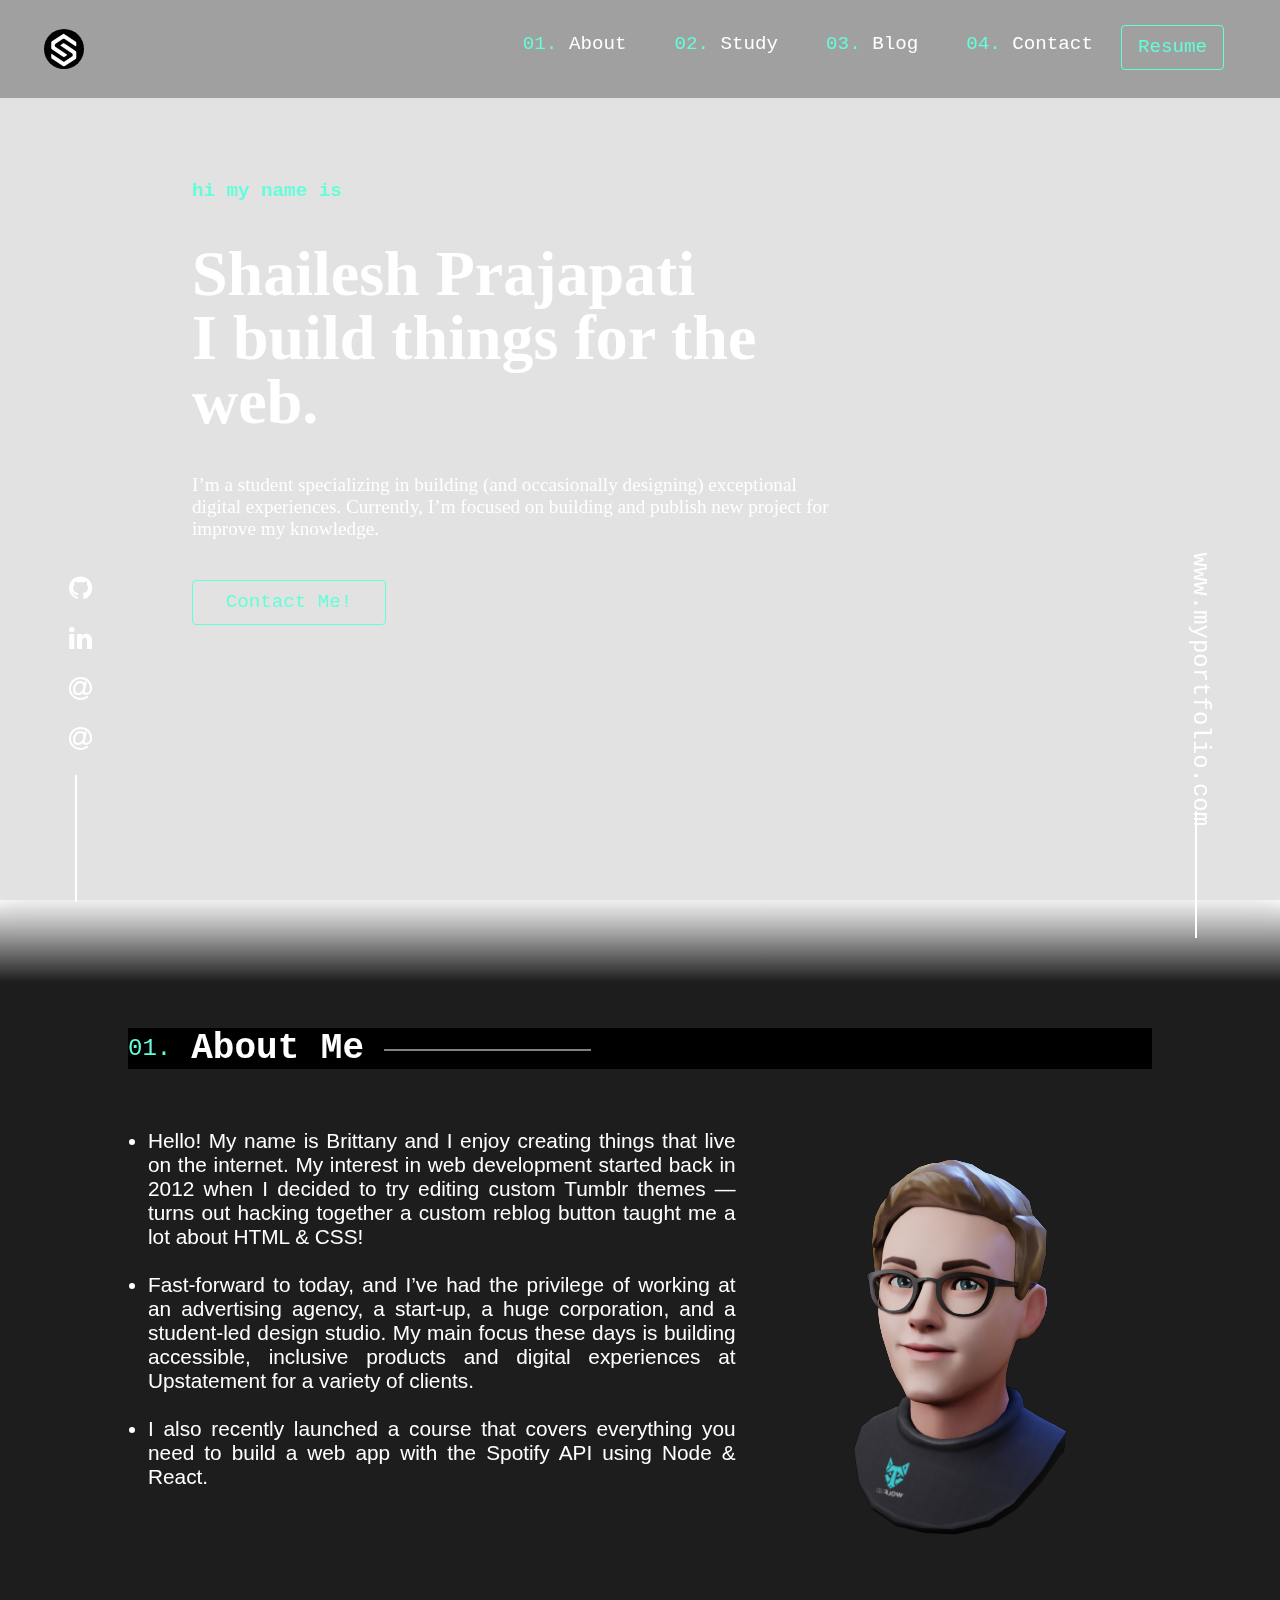
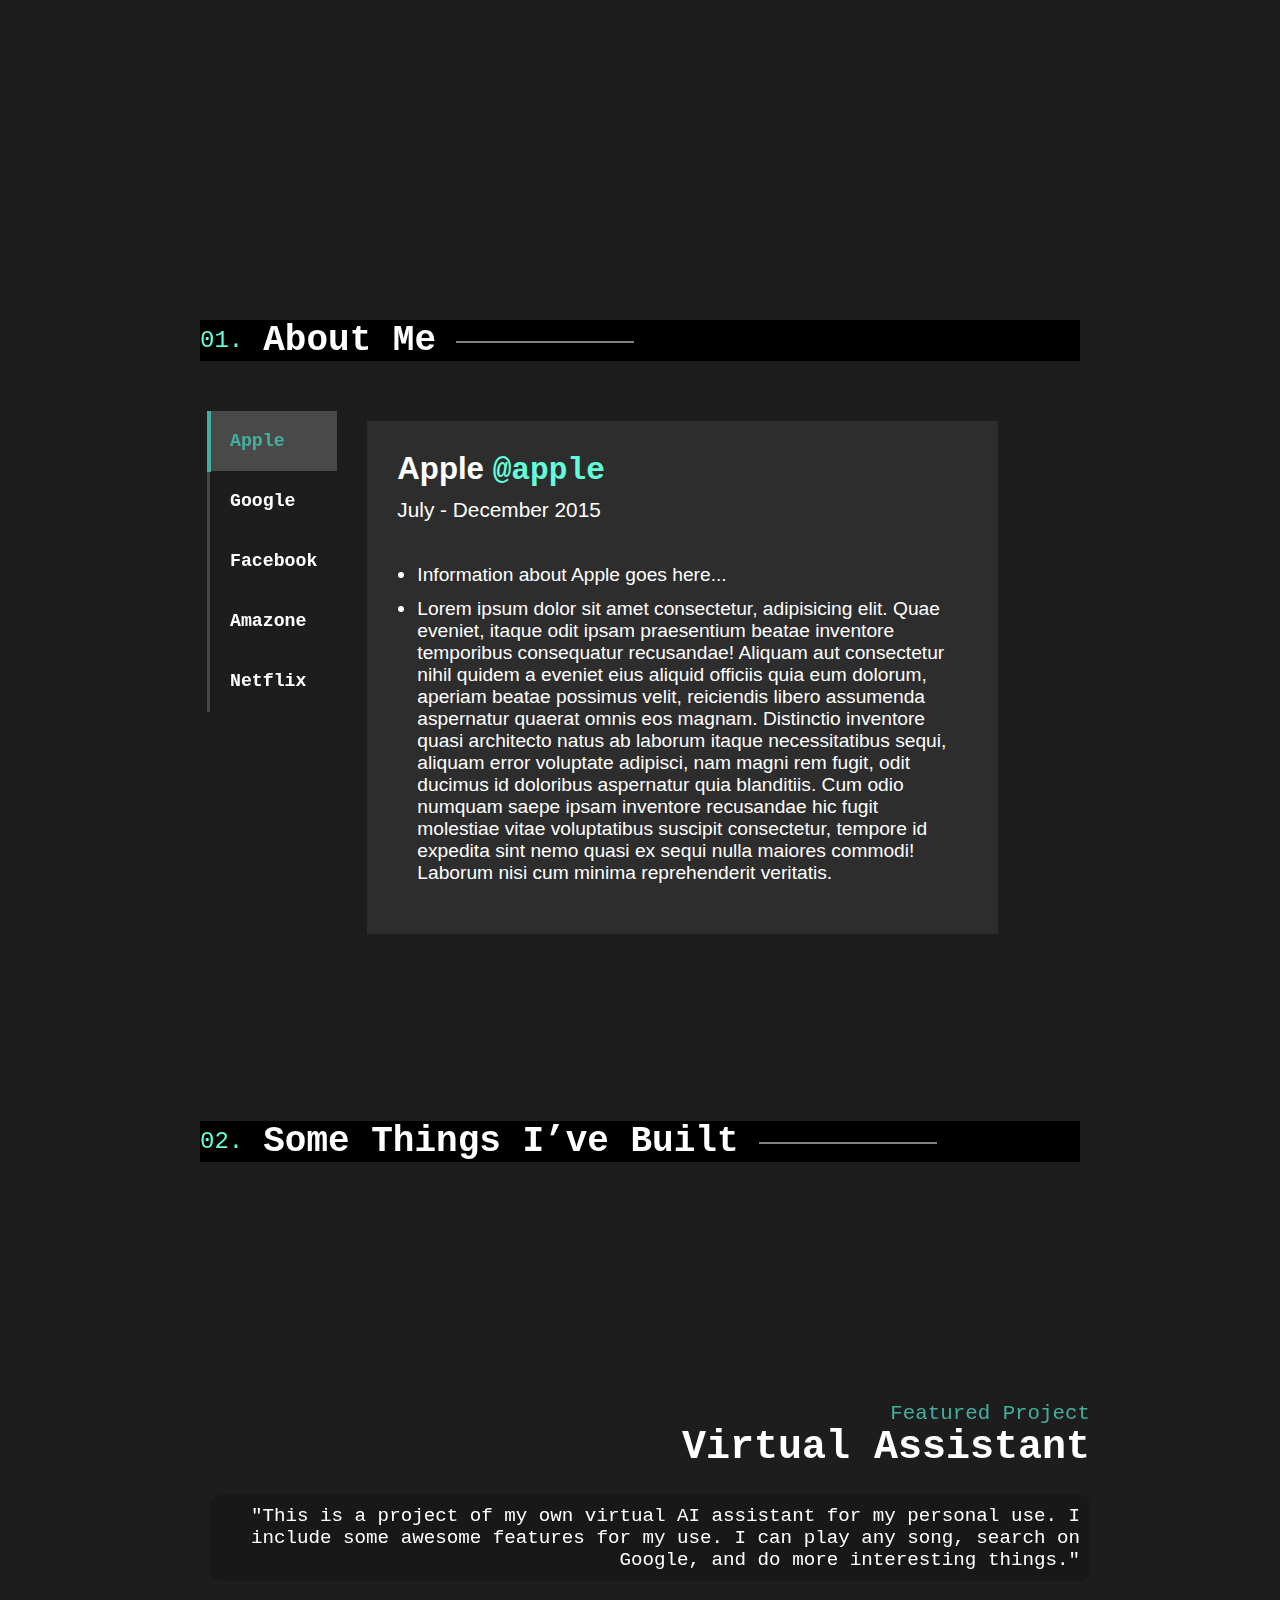
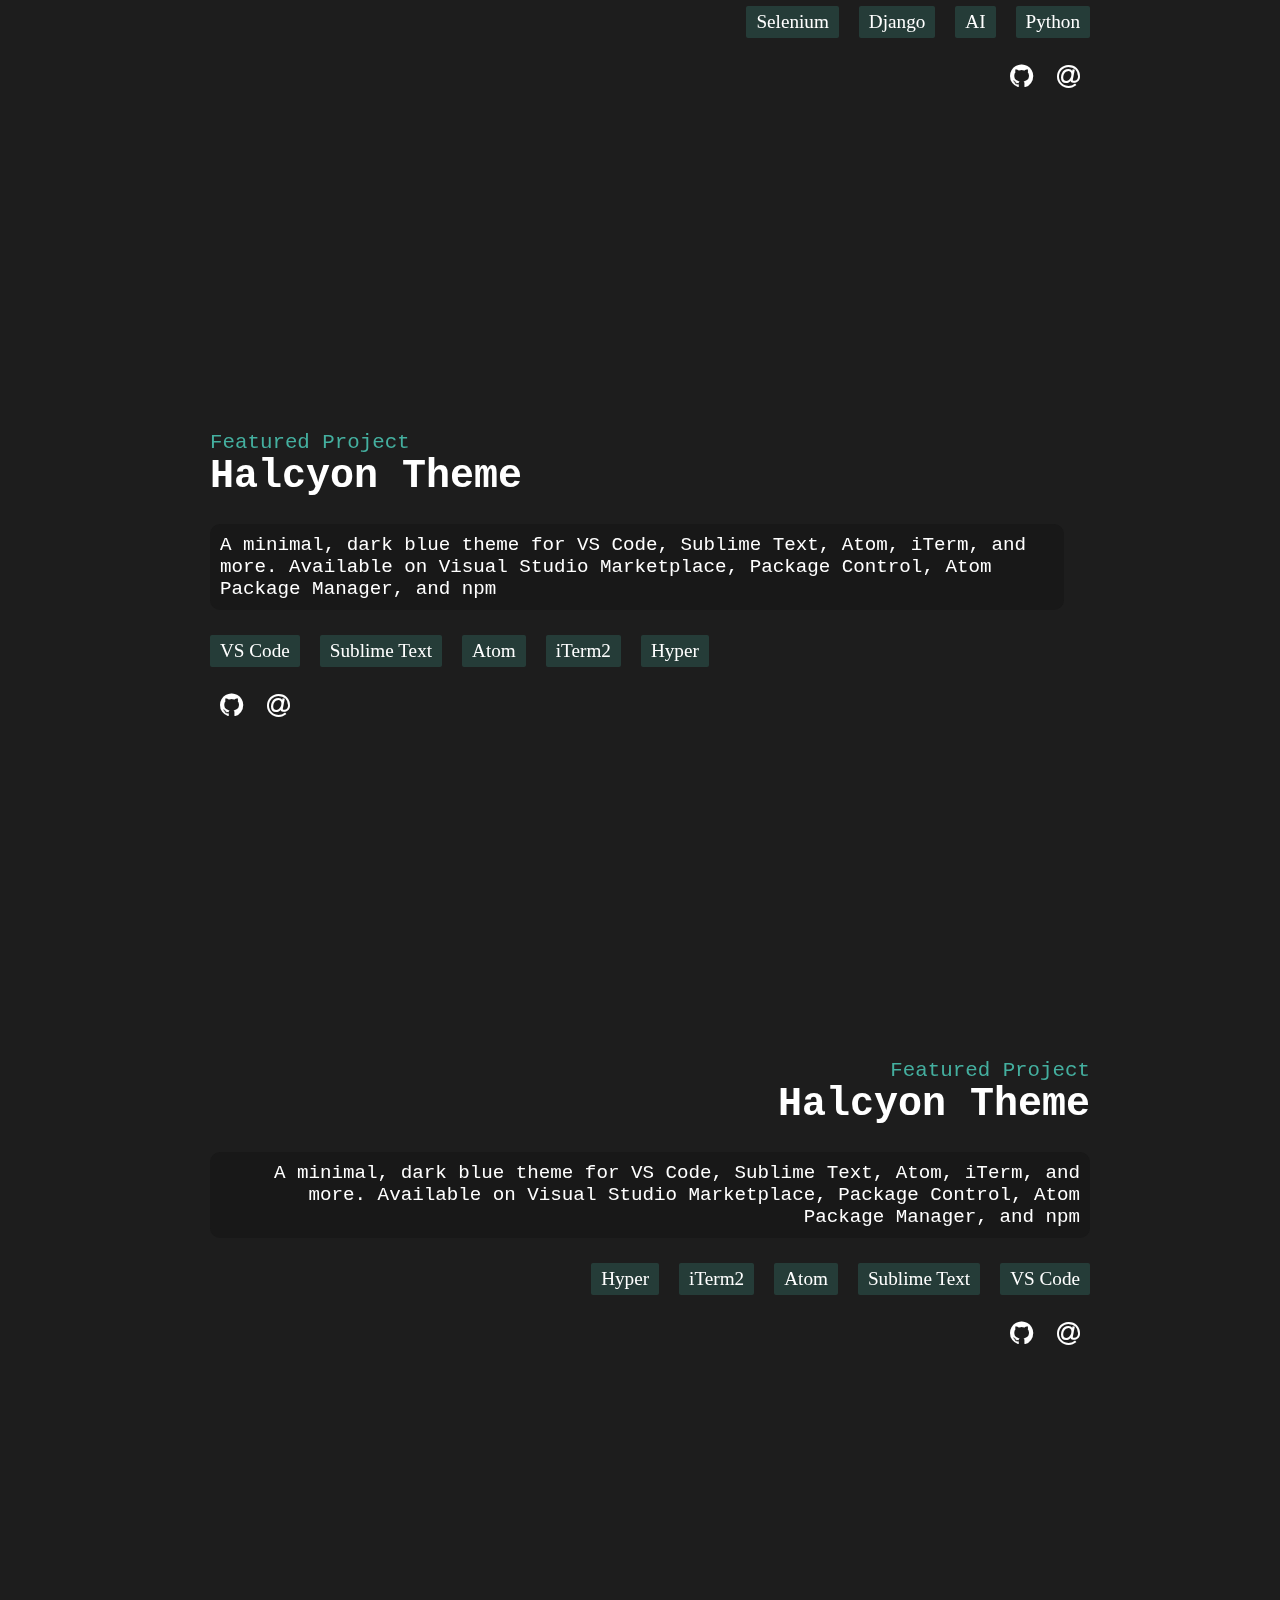
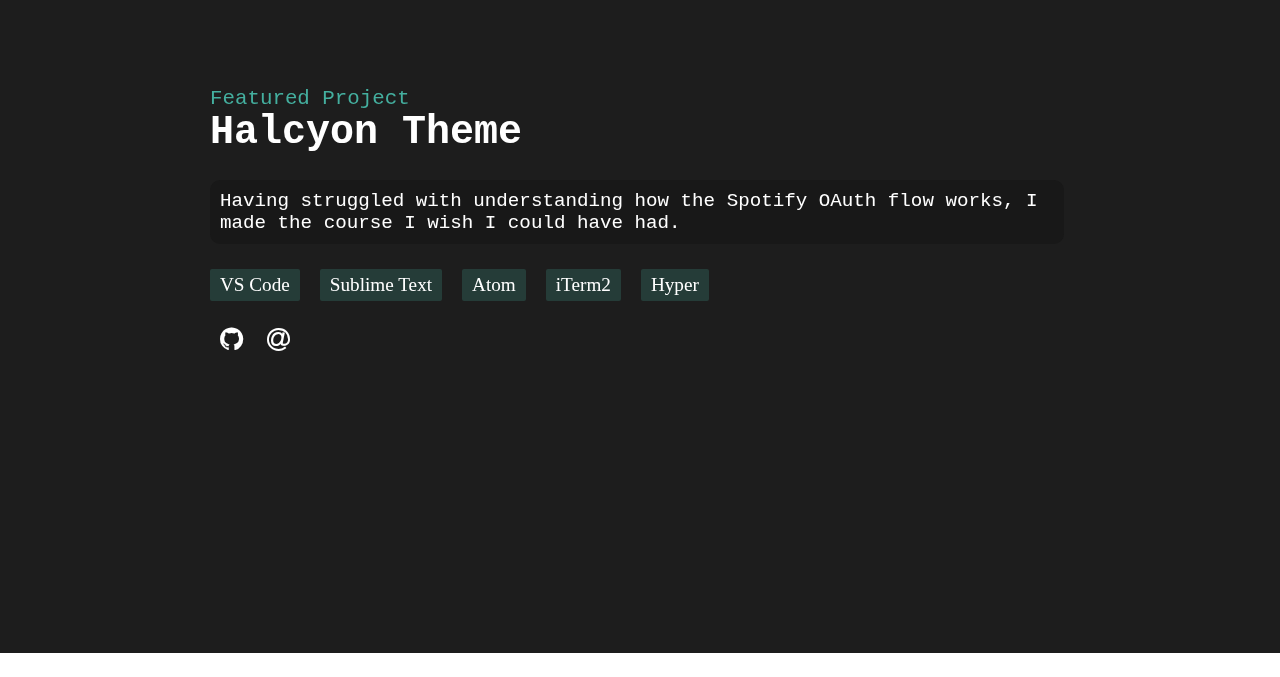
==== commit 8c8953ad: "Initial commit" ====
--- a/index.html
+++ b/index.html
@@ -34,7 +34,7 @@
       <section>
 
         <div class="hero-content">
-          <h4 class="para">hi my name is</h4>
+          <h4 class="para Number">hi my name is</h4>
           <h1 class="heading">Shailesh Prajapati <br><span>I build things for the web.</span></h1>
 
           <div class="para">
@@ -61,18 +61,26 @@
       </div>
       <div class="content">
         <div class="info-about">
-          <p>Hello! My name is Brittany and I enjoy creating things that live on the internet. My interest in web
-            development started back in 2012 when I decided to try editing custom Tumblr themes — turns out hacking
-            together a custom reblog button taught me a lot about HTML & CSS!
-          </p>
-          <br>
-          <p>Fast-forward to today, and I’ve had the privilege of working at an advertising agency, a start-up, a huge
-            corporation, and a student-led design studio. My main focus these days is building accessible, inclusive
-            products and digital experiences at Upstatement for a variety of clients.
-          </p>
-          <br>
-          <p>I also recently launched a course that covers everything you need to build a web app with the Spotify API
-            using Node & React.</p>
+          <ul>
+            <li>
+              <p>Hello! My name is Brittany and I enjoy creating things that live on the internet. My interest in web
+                development started back in 2012 when I decided to try editing custom Tumblr themes — turns out hacking
+                together a custom reblog button taught me a lot about HTML & CSS!
+              </p>
+            </li>
+            <br>
+            <li>
+              <p>Fast-forward to today, and I’ve had the privilege of working at an advertising agency, a start-up, a huge
+                corporation, and a student-led design studio. My main focus these days is building accessible, inclusive
+                products and digital experiences at Upstatement for a variety of clients.
+              </p>
+            </li>
+            <br>
+            <li> <p>I also recently launched a course that covers everything you need to build a web app with the Spotify API
+              using Node & React.</p>
+            </li>
+          </ul>
+        
         </div>
         <div class="myimg">
           <img src="./images/my3dimg.png" alt="">
@@ -114,8 +122,8 @@
               <p>July - December 2015</p>
             </div>
             <ul class="discreption-card">
-              <li><p>Information about Apple goes here...</p></li>
-              <li><p>Lorem ipsum dolor sit amet consectetur, adipisicing elit. Quae eveniet, itaque odit ipsam praesentium beatae inventore temporibus consequatur recusandae! Aliquam aut consectetur nihil quidem a eveniet eius aliquid officiis quia eum dolorum, aperiam beatae possimus velit, reiciendis libero assumenda aspernatur quaerat omnis eos magnam. Distinctio inventore quasi architecto natus ab laborum itaque necessitatibus sequi, aliquam error voluptate adipisci, nam magni rem fugit, odit ducimus id doloribus aspernatur quia blanditiis. Cum odio numquam saepe ipsam inventore recusandae hic fugit molestiae vitae voluptatibus suscipit consectetur, tempore id expedita sint nemo quasi ex sequi nulla maiores commodi! Laborum nisi cum minima reprehenderit veritatis.</p></li>
+              <li><p class="para">Information about Apple goes here...</p></li>
+              <li><p class="para">Lorem ipsum dolor sit amet consectetur, adipisicing elit. Quae eveniet, itaque odit ipsam praesentium beatae inventore temporibus consequatur recusandae! Aliquam aut consectetur nihil quidem a eveniet eius aliquid officiis quia eum dolorum, aperiam beatae possimus velit, reiciendis libero assumenda aspernatur quaerat omnis eos magnam. Distinctio inventore quasi architecto natus ab laborum itaque necessitatibus sequi, aliquam error voluptate adipisci, nam magni rem fugit, odit ducimus id doloribus aspernatur quia blanditiis. Cum odio numquam saepe ipsam inventore recusandae hic fugit molestiae vitae voluptatibus suscipit consectetur, tempore id expedita sint nemo quasi ex sequi nulla maiores commodi! Laborum nisi cum minima reprehenderit veritatis.</p></li>
             </ul>
           </div>
             <div class="card google-card">
--- a/style.css
+++ b/style.css
@@ -245,7 +245,6 @@
   font-weight: bolder;
 }
 .para{
-  width: 80%;
   font-size: var(--font-size-para);
 }
 .project{
--- a/responsive.css
+++ b/responsive.css
@@ -84,16 +84,16 @@
 
   @media screen and (max-width: 767px) {
     :root{
-      --section-padding :10px ; 
+      --section-padding :0px ; 
       --color-blue : #63fed9;
       --color-light-blue : #44af9f37 ;
       --font-para : monospace ;
-      --font-size-para : 1.1rem;
+      --font-size-para : 0.8rem;
       --font-color-white : white ;
-      --heading-font-size:3rem;
-      --number-font-size:1.3rem;
+      --heading-font-size:2.2rem;
+      --number-font-size:1rem;
       --card-font-size:1.2rem;
-      --card-heading-font-size : 1.5rem ;
+      --card-heading-font-size : 1rem ;
     
     }
     .about{
@@ -111,12 +111,16 @@
     menu{
       display: block;
     }
+    .menu-element{
+      font-size: var(--font-para);
+    }
     .navbar {
       display: flex;
       align-items: center;
       justify-content: space-between;
       padding: 16px 44px;
     }
+    
     .list {
       display: flex;
       transition: all 0.3s ease-in-out;
@@ -135,7 +139,7 @@
     .hero-content {
       top: 500px;
       gap: 40px;
-      width: 57%;
+      width: 80%;
       transition: all 0.3s ease-in-out;
     }
    .right-bar{
